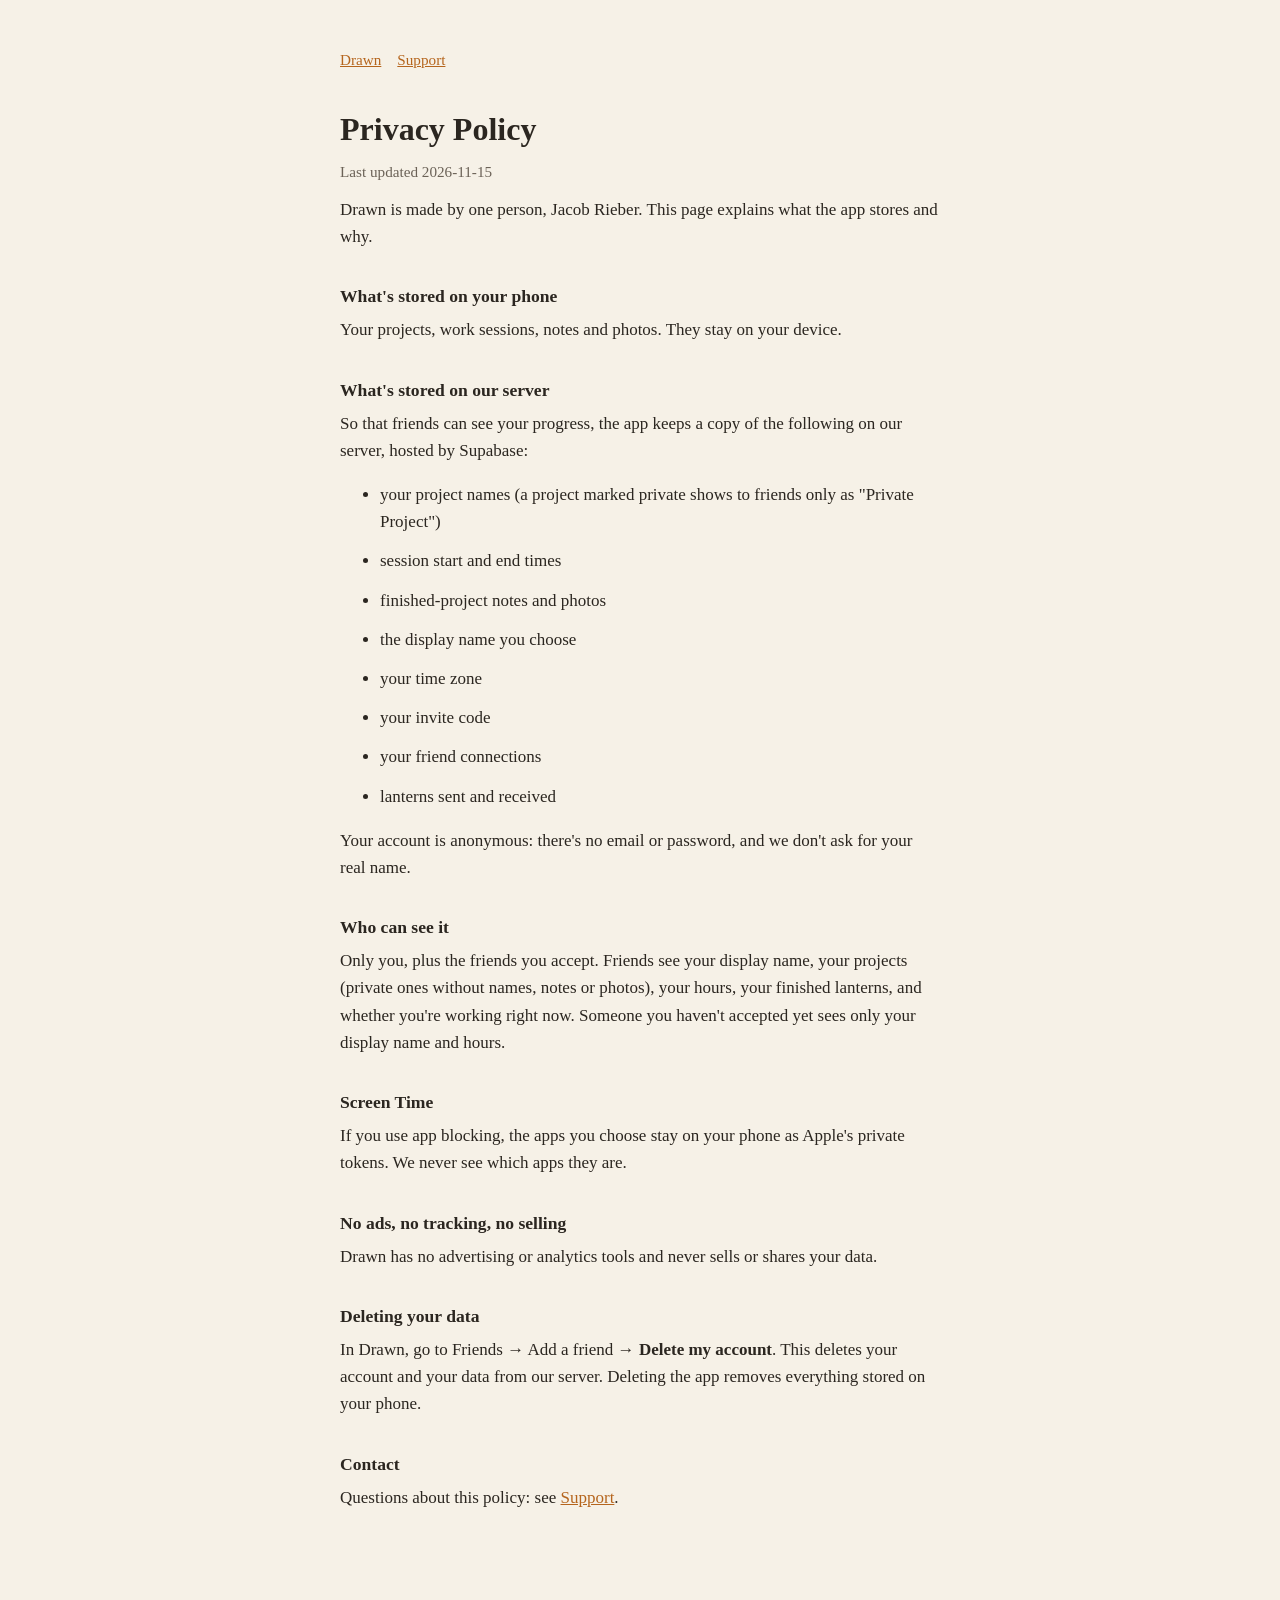
==== privacy.html @ b44a6421 "Drawn site: home, privacy policy, support Co-Authored-By: Claude Opus 5.5 <noreply@anthropic.com>" ====
<!doctype html>
<html lang="en"><head><meta charset="utf-8"><meta name="viewport" content="width=device-width,initial-scale=1">
<title>Drawn Privacy Policy</title><link rel="stylesheet" href="style.css"></head>
<body><main>
<nav><a href="index.html">Drawn</a><a href="support.html">Support</a></nav>
<h1>Privacy Policy</h1>
<p class="muted">Last updated 2026-11-15</p>
<p>Drawn is made by one person, Jacob Rieber. This page explains what the app stores and why.</p>
<h2>What's stored on your phone</h2>
<p>Your projects, work sessions, notes and photos. They stay on your device.</p>
<h2>What's stored on our server</h2>
<p>So that friends can see your progress, the app keeps a copy of the following on our server, hosted by Supabase:</p>
<ul>
<li>your project names (a project marked private shows to friends only as "Private Project")</li>
<li>session start and end times</li>
<li>finished-project notes and photos</li>
<li>the display name you choose</li>
<li>your time zone</li>
<li>your invite code</li>
<li>your friend connections</li>
<li>lanterns sent and received</li>
</ul>
<p>Your account is anonymous: there's no email or password, and we don't ask for your real name.</p>
<h2>Who can see it</h2>
<p>Only you, plus the friends you accept. Friends see your display name, your projects (private ones without names, notes or photos), your hours, your finished lanterns, and whether you're working right now. Someone you haven't accepted yet sees only your display name and hours.</p>
<h2>Screen Time</h2>
<p>If you use app blocking, the apps you choose stay on your phone as Apple's private tokens. We never see which apps they are.</p>
<h2>No ads, no tracking, no selling</h2>
<p>Drawn has no advertising or analytics tools and never sells or shares your data.</p>
<h2>Deleting your data</h2>
<p>In Drawn, go to Friends → Add a friend → <strong>Delete my account</strong>. This deletes your account and your data from our server. Deleting the app removes everything stored on your phone.</p>
<h2>Contact</h2>
<p>Questions about this policy: see <a href="support.html">Support</a>.</p>
</main></body></html>
---- style.css ----
:root{--bg:#f6f1e7;--ink:#2b2620;--muted:#6b6257;--accent:#b5651d;--rule:#e2d8c6}
@media (prefers-color-scheme:dark){:root{--bg:#1d1a16;--ink:#efe8dc;--muted:#a99e90;--accent:#e8a25a;--rule:#3a342c}}
*{box-sizing:border-box}
body{margin:0;background:var(--bg);color:var(--ink);font:17px/1.6 Georgia,"Iowan Old Style",serif}
main{max-width:640px;margin:0 auto;padding:48px 20px 80px}
h1{font-size:2rem;margin:0 0 4px}
h2{font-size:1.1rem;margin:32px 0 6px}
p,li{margin:0 0 12px}
.muted{color:var(--muted);font-size:.95rem}
a{color:var(--accent)}
nav{margin-bottom:32px;font-size:.95rem}
nav a{margin-right:16px}
hr{border:0;border-top:1px solid var(--rule);margin:40px 0 16px}
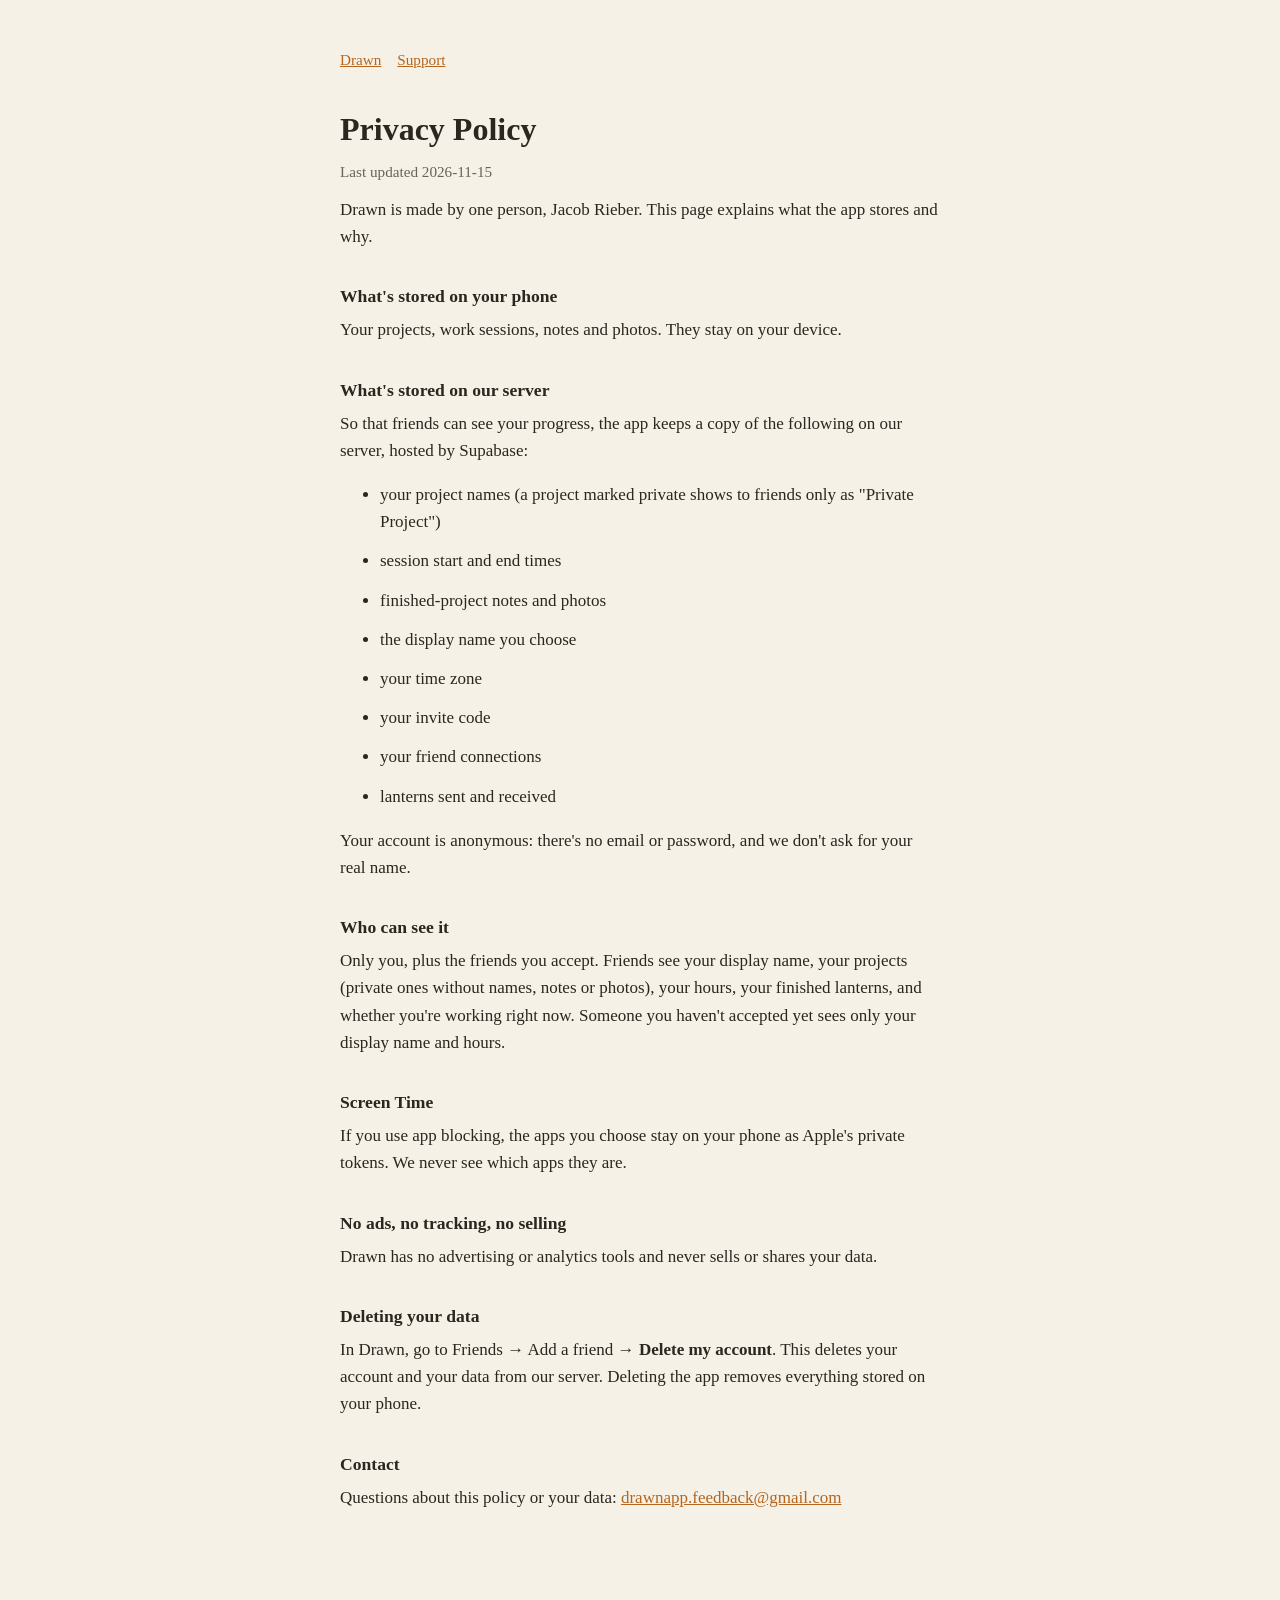
==== commit 77d4944a: "Add feedback email Co-Authored-By: Claude Opus 5.5 <noreply@anthropic.com>" ====
--- a/privacy.html
+++ b/privacy.html
@@ -30,5 +30,5 @@
 <h2>Deleting your data</h2>
 <p>In Drawn, go to Friends → Add a friend → <strong>Delete my account</strong>. This deletes your account and your data from our server. Deleting the app removes everything stored on your phone.</p>
 <h2>Contact</h2>
-<p>Questions about this policy: see <a href="support.html">Support</a>.</p>
+<p>Questions about this policy or your data: <a href="mailto:drawnapp.feedback@gmail.com">drawnapp.feedback@gmail.com</a></p>
 </main></body></html>
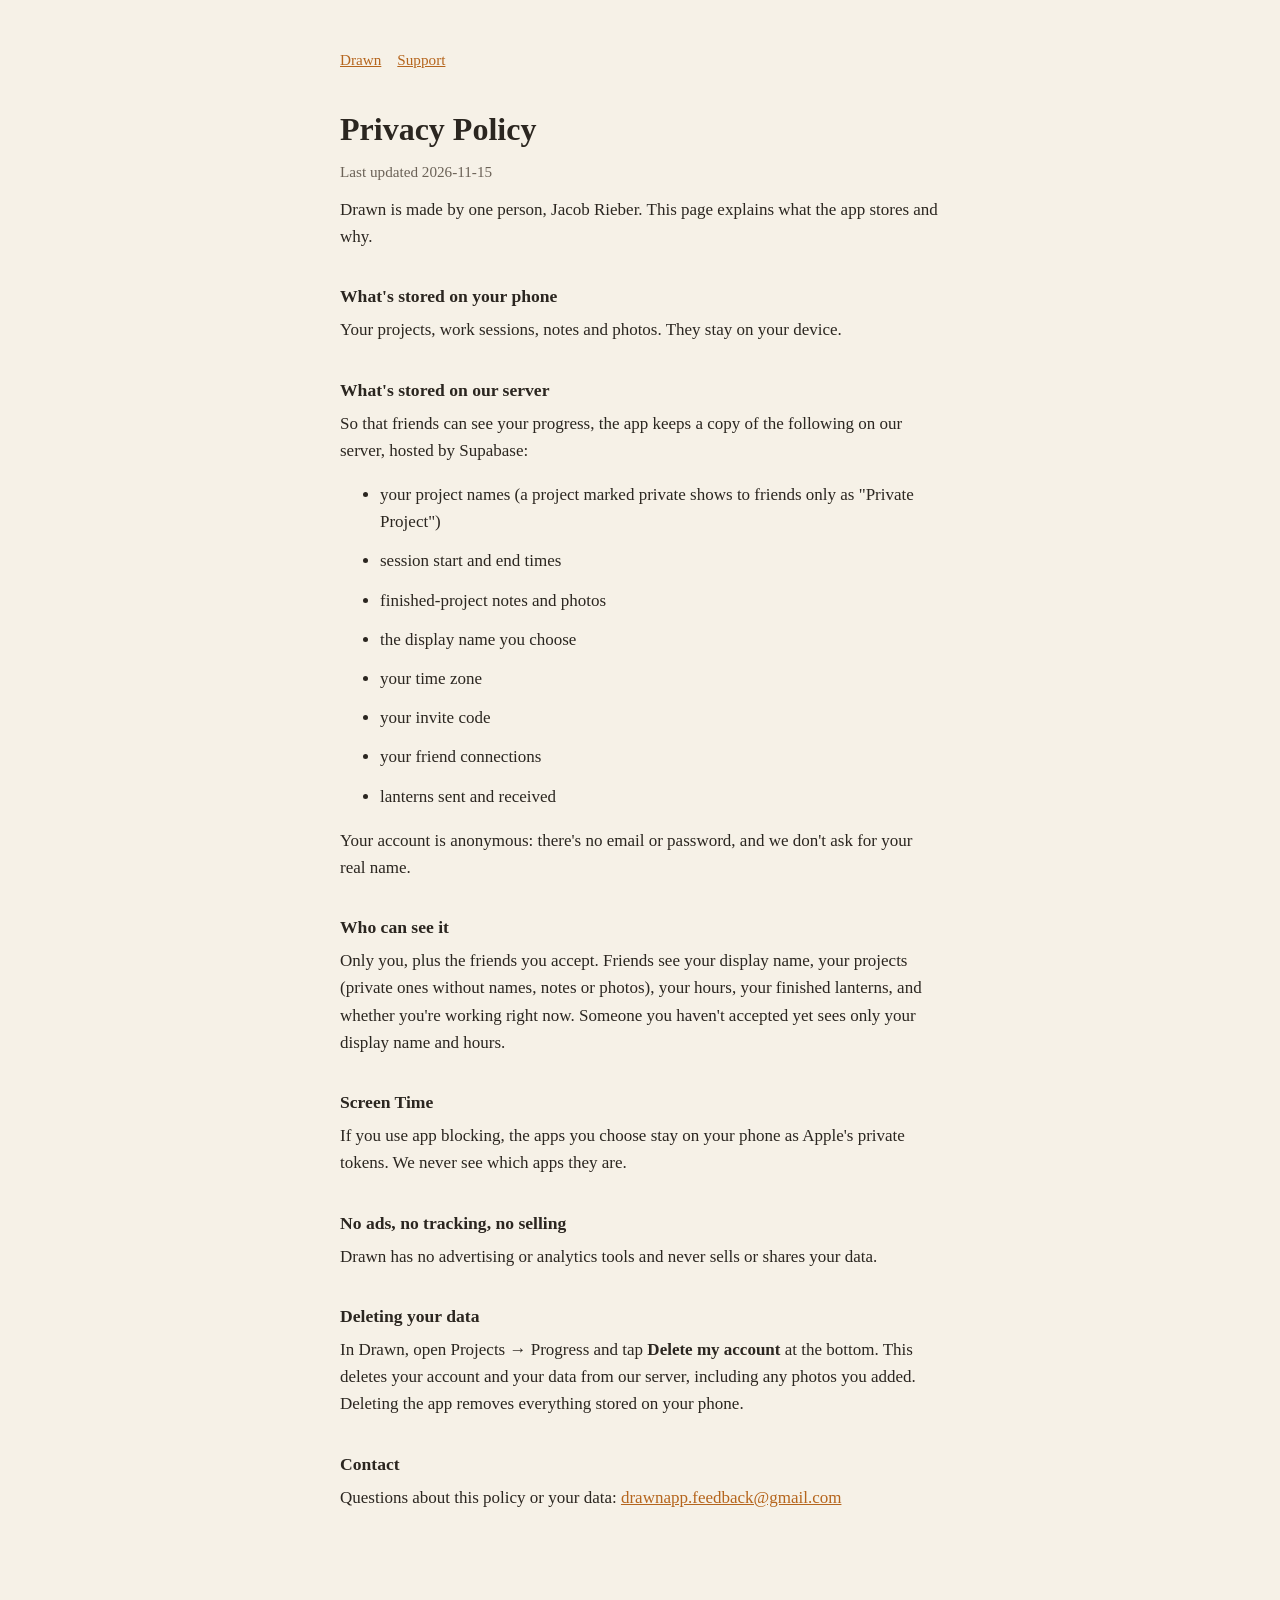
==== commit 566198a1: "Delete my account moved to the Progress screen Co-Authored-By: Claude Opus 5.5 <noreply@anthropic.co" ====
--- a/privacy.html
+++ b/privacy.html
@@ -28,7 +28,7 @@
 <h2>No ads, no tracking, no selling</h2>
 <p>Drawn has no advertising or analytics tools and never sells or shares your data.</p>
 <h2>Deleting your data</h2>
-<p>In Drawn, go to Friends → Add a friend → <strong>Delete my account</strong>. This deletes your account and your data from our server. Deleting the app removes everything stored on your phone.</p>
+<p>In Drawn, open Projects → Progress and tap <strong>Delete my account</strong> at the bottom. This deletes your account and your data from our server, including any photos you added. Deleting the app removes everything stored on your phone.</p>
 <h2>Contact</h2>
 <p>Questions about this policy or your data: <a href="mailto:drawnapp.feedback@gmail.com">drawnapp.feedback@gmail.com</a></p>
 </main></body></html>
